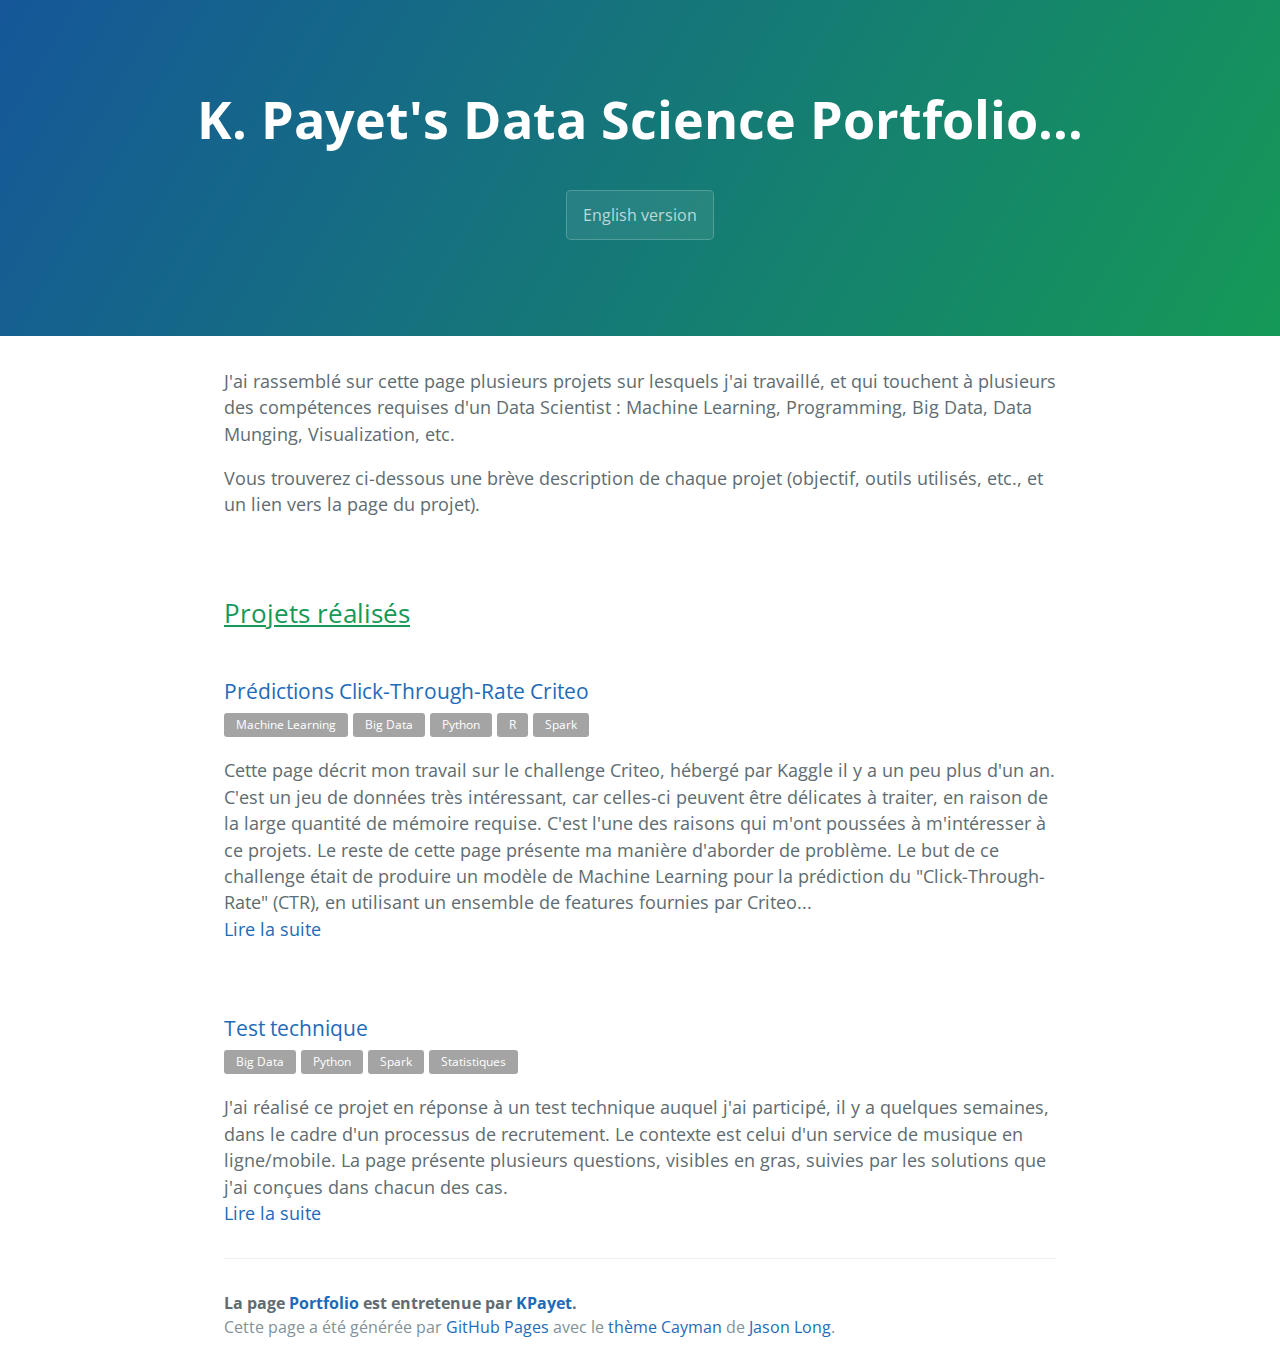
==== index_fr.html @ 8aef6faf "added technical test to portfolio" ====
<!DOCTYPE html>
<html lang="en-us">
  <head>
    <meta charset="UTF-8">
    <title>Portfolio by KPayet</title>
    <meta name="viewport" content="width=device-width, initial-scale=1">
    <link rel="stylesheet" type="text/css" href="stylesheets/normalize.css" media="screen">
    <link href='https://fonts.googleapis.com/css?family=Open+Sans:400,700' rel='stylesheet' type='text/css'>
    <link rel="stylesheet" type="text/css" href="stylesheets/stylesheet.css" media="screen">
    <link rel="stylesheet" type="text/css" href="stylesheets/github-light.css" media="screen">
    <link rel="stylesheet" type="text/css" href="stylesheets/portfolioStylePerso.css" media="all">
  </head>
  <body>
    <section class="page-header">
      <h1 class="project-name">K. Payet's Data Science Portfolio...</h1>
      <h2 class="project-tagline"></h2>
      <a href="http://kpayet.github.io/Portfolio/index.html" class="btn">English version</a>
    </section>

    <section class="main-content">
      <!--<h1><a id="portfolio" class="anchor" href="#portfolio" aria-hidden="true"><span class="octicon octicon-link"></span></a></h1>-->
      
      <p>J'ai rassemblé sur cette page plusieurs projets sur lesquels j'ai travaillé, et qui touchent à plusieurs des compétences requises d'un Data Scientist : Machine Learning, Programming, Big Data, Data Munging, Visualization, etc.</p>
      <p>Vous trouverez ci-dessous une brève description de chaque projet (objectif, outils utilisés, etc., et un lien vers la page du projet).</p> 
      <br/>
      
      <h2 style="text-decoration: underline">Projets réalisés</h2>
      <br/>
      
      <div>
      	<h3>
      		<a href="http://kpayet.github.io/CriteoKaggle/">Prédictions Click-Through-Rate Criteo</a>
      		<ul class="skillList">
				<li>Machine Learning</li>
				<li>Big Data</li>
				<li>Python</li>
				<li>R</li>
				<li>Spark</li>
			</ul>
      	</h3>

      	<p>Cette page décrit mon travail sur le challenge Criteo, hébergé par Kaggle il y a un peu plus d'un an. C'est un jeu de données très intéressant, car celles-ci peuvent être délicates à traiter, en raison de la large quantité de mémoire requise. C'est l'une des raisons qui m'ont poussées à m'intéresser à ce projets. Le reste de cette page présente ma manière d'aborder de problème.

Le but de ce challenge était de produire un modèle de Machine Learning pour la prédiction du "Click-Through-Rate" (CTR), en utilisant un ensemble de features fournies par Criteo...
<br/>
<a href="http://kpayet.github.io/CriteoKaggle">Lire la suite</a>
		</p>
      </div>
      
      <br/><br/>
      
      <div>
      	<h3>
      		<a href="http://kpayet.github.io/DeezerTestTechnique/index.html">Test technique</a>
      		<ul class="skillList">
				<li>Big Data</li>
				<li>Python</li>
				<li>Spark</li>
				<li>Statistiques</li>
			</ul>
      	</h3>

      	<p>J'ai réalisé ce projet en réponse à un test technique auquel j'ai participé, il y a quelques semaines, dans le cadre d'un processus de recrutement. Le contexte est celui d'un service de musique en ligne/mobile.
      		
      		La page présente plusieurs questions, visibles en gras, suivies par les solutions que j'ai conçues dans chacun des cas. 
      		<br/>
<a href="http://kpayet.github.io/DeezerTestTechnique/index.html">Lire la suite</a>
		</p>
      </div>

      <footer class="site-footer">
        <span class="site-footer-owner">La page <a href="https://github.com/KPayet/Portfolio">Portfolio</a> est entretenue par <a href="https://github.com/KPayet">KPayet</a>.</span>

        <span class="site-footer-credits">Cette page a été générée par <a href="https://pages.github.com">GitHub Pages</a> avec le <a href="https://github.com/jasonlong/cayman-theme">thème Cayman</a> de <a href="https://twitter.com/jasonlong">Jason Long</a>.</span>
      </footer>

    </section>

  
  </body>
</html>
---- stylesheets/stylesheet.css ----
* {
  box-sizing: border-box; }

body {
  padding: 0;
  margin: 0;
  font-family: "Open Sans", "Helvetica Neue", Helvetica, Arial, sans-serif;
  font-size: 16px;
  line-height: 1.5;
  color: #606c71; }

a {
  color: #1e6bb8;
  text-decoration: none; }
  a:hover {
    text-decoration: underline; }

.btn {
  display: inline-block;
  margin-bottom: 1rem;
  color: rgba(255, 255, 255, 0.7);
  background-color: rgba(255, 255, 255, 0.08);
  border-color: rgba(255, 255, 255, 0.2);
  border-style: solid;
  border-width: 1px;
  border-radius: 0.3rem;
  transition: color 0.2s, background-color 0.2s, border-color 0.2s; }
  .btn + .btn {
    margin-left: 1rem; }

.btn:hover {
  color: rgba(255, 255, 255, 0.8);
  text-decoration: none;
  background-color: rgba(255, 255, 255, 0.2);
  border-color: rgba(255, 255, 255, 0.3); }

@media screen and (min-width: 64em) {
  .btn {
    padding: 0.75rem 1rem; } }

@media screen and (min-width: 42em) and (max-width: 64em) {
  .btn {
    padding: 0.6rem 0.9rem;
    font-size: 0.9rem; } }

@media screen and (max-width: 42em) {
  .btn {
    display: block;
    width: 100%;
    padding: 0.75rem;
    font-size: 0.9rem; }
    .btn + .btn {
      margin-top: 1rem;
      margin-left: 0; } }

.page-header {
  color: #fff;
  text-align: center;
  background-color: #159957;
  background-image: linear-gradient(120deg, #155799, #159957); }

@media screen and (min-width: 64em) {
  .page-header {
    padding: 5rem 6rem; } }

@media screen and (min-width: 42em) and (max-width: 64em) {
  .page-header {
    padding: 3rem 4rem; } }

@media screen and (max-width: 42em) {
  .page-header {
    padding: 2rem 1rem; } }

.project-name {
  margin-top: 0;
  margin-bottom: 0.1rem; }

@media screen and (min-width: 64em) {
  .project-name {
    font-size: 3.25rem; } }

@media screen and (min-width: 42em) and (max-width: 64em) {
  .project-name {
    font-size: 2.25rem; } }

@media screen and (max-width: 42em) {
  .project-name {
    font-size: 1.75rem; } }

.project-tagline {
  margin-bottom: 2rem;
  font-weight: normal;
  opacity: 0.7; }

@media screen and (min-width: 64em) {
  .project-tagline {
    font-size: 1.25rem; } }

@media screen and (min-width: 42em) and (max-width: 64em) {
  .project-tagline {
    font-size: 1.15rem; } }

@media screen and (max-width: 42em) {
  .project-tagline {
    font-size: 1rem; } }

.main-content :first-child {
  margin-top: 0; }
.main-content img {
  max-width: 100%; }
.main-content h1, .main-content h2, .main-content h3, .main-content h4, .main-content h5, .main-content h6 {
  margin-top: 2rem;
  margin-bottom: 1rem;
  font-weight: normal;
  color: #159957; }
.main-content p {
  margin-bottom: 1em; }
.main-content code {
  padding: 2px 4px;
  font-family: Consolas, "Liberation Mono", Menlo, Courier, monospace;
  font-size: 0.9rem;
  color: #383e41;
  background-color: #f3f6fa;
  border-radius: 0.3rem; }
.main-content pre {
  padding: 0.8rem;
  margin-top: 0;
  margin-bottom: 1rem;
  font: 1rem Consolas, "Liberation Mono", Menlo, Courier, monospace;
  color: #567482;
  word-wrap: normal;
  background-color: #f3f6fa;
  border: solid 1px #dce6f0;
  border-radius: 0.3rem; }
  .main-content pre > code {
    padding: 0;
    margin: 0;
    font-size: 0.9rem;
    color: #567482;
    word-break: normal;
    white-space: pre;
    background: transparent;
    border: 0; }
.main-content .highlight {
  margin-bottom: 1rem; }
  .main-content .highlight pre {
    margin-bottom: 0;
    word-break: normal; }
.main-content .highlight pre, .main-content pre {
  padding: 0.8rem;
  overflow: auto;
  font-size: 0.9rem;
  line-height: 1.45;
  border-radius: 0.3rem; }
.main-content pre code, .main-content pre tt {
  display: inline;
  max-width: initial;
  padding: 0;
  margin: 0;
  overflow: initial;
  line-height: inherit;
  word-wrap: normal;
  background-color: transparent;
  border: 0; }
  .main-content pre code:before, .main-content pre code:after, .main-content pre tt:before, .main-content pre tt:after {
    content: normal; }
.main-content ul, .main-content ol {
  margin-top: 0; }
.main-content blockquote {
  padding: 0 1rem;
  margin-left: 0;
  color: #819198;
  border-left: 0.3rem solid #dce6f0; }
  .main-content blockquote > :first-child {
    margin-top: 0; }
  .main-content blockquote > :last-child {
    margin-bottom: 0; }
.main-content table {
  display: block;
  width: 100%;
  overflow: auto;
  word-break: normal;
  word-break: keep-all; }
  .main-content table th {
    font-weight: bold; }
  .main-content table th, .main-content table td {
    padding: 0.5rem 1rem;
    border: 1px solid #e9ebec; }
.main-content dl {
  padding: 0; }
  .main-content dl dt {
    padding: 0;
    margin-top: 1rem;
    font-size: 1rem;
    font-weight: bold; }
  .main-content dl dd {
    padding: 0;
    margin-bottom: 1rem; }
.main-content hr {
  height: 2px;
  padding: 0;
  margin: 1rem 0;
  background-color: #eff0f1;
  border: 0; }

@media screen and (min-width: 64em) {
  .main-content {
    max-width: 64rem;
    padding: 2rem 6rem;
    margin: 0 auto;
    font-size: 1.1rem; } }

@media screen and (min-width: 42em) and (max-width: 64em) {
  .main-content {
    padding: 2rem 4rem;
    font-size: 1.1rem; } }

@media screen and (max-width: 42em) {
  .main-content {
    padding: 2rem 1rem;
    font-size: 1rem; } }

.site-footer {
  padding-top: 2rem;
  margin-top: 2rem;
  border-top: solid 1px #eff0f1; }

.site-footer-owner {
  display: block;
  font-weight: bold; }

.site-footer-credits {
  color: #819198; }

@media screen and (min-width: 64em) {
  .site-footer {
    font-size: 1rem; } }

@media screen and (min-width: 42em) and (max-width: 64em) {
  .site-footer {
    font-size: 1rem; } }

@media screen and (max-width: 42em) {
  .site-footer {
    font-size: 0.9rem; } }
---- stylesheets/github-light.css ----
/*
   Copyright 2014 GitHub Inc.

   Licensed under the Apache License, Version 2.0 (the "License");
   you may not use this file except in compliance with the License.
   You may obtain a copy of the License at

       http://www.apache.org/licenses/LICENSE-2.0

   Unless required by applicable law or agreed to in writing, software
   distributed under the License is distributed on an "AS IS" BASIS,
   WITHOUT WARRANTIES OR CONDITIONS OF ANY KIND, either express or implied.
   See the License for the specific language governing permissions and
   limitations under the License.

*/

.pl-c /* comment */ {
  color: #969896;
}

.pl-c1      /* constant, markup.raw, meta.diff.header, meta.module-reference, meta.property-name, support, support.constant, support.variable, variable.other.constant */,
.pl-s .pl-v /* string variable */ {
  color: #0086b3;
}

.pl-e  /* entity */,
.pl-en /* entity.name */ {
  color: #795da3;
}

.pl-s .pl-s1 /* string source */,
.pl-smi      /* storage.modifier.import, storage.modifier.package, storage.type.java, variable.other, variable.parameter.function */ {
  color: #333;
}

.pl-ent /* entity.name.tag */ {
  color: #63a35c;
}

.pl-k /* keyword, storage, storage.type */ {
  color: #a71d5d;
}

.pl-pds              /* punctuation.definition.string, string.regexp.character-class */,
.pl-s                /* string */,
.pl-s .pl-pse .pl-s1 /* string punctuation.section.embedded source */,
.pl-sr               /* string.regexp */,
.pl-sr .pl-cce       /* string.regexp constant.character.escape */,
.pl-sr .pl-sra       /* string.regexp string.regexp.arbitrary-repitition */,
.pl-sr .pl-sre       /* string.regexp source.ruby.embedded */ {
  color: #183691;
}

.pl-v /* variable */ {
  color: #ed6a43;
}

.pl-id /* invalid.deprecated */ {
  color: #b52a1d;
}

.pl-ii /* invalid.illegal */ {
  background-color: #b52a1d;
  color: #f8f8f8;
}

.pl-sr .pl-cce /* string.regexp constant.character.escape */ {
  color: #63a35c;
  font-weight: bold;
}

.pl-ml /* markup.list */ {
  color: #693a17;
}

.pl-mh        /* markup.heading */,
.pl-mh .pl-en /* markup.heading entity.name */,
.pl-ms        /* meta.separator */ {
  color: #1d3e81;
  font-weight: bold;
}

.pl-mq /* markup.quote */ {
  color: #008080;
}

.pl-mi /* markup.italic */ {
  color: #333;
  font-style: italic;
}

.pl-mb /* markup.bold */ {
  color: #333;
  font-weight: bold;
}

.pl-md /* markup.deleted, meta.diff.header.from-file */ {
  background-color: #ffecec;
  color: #bd2c00;
}

.pl-mi1 /* markup.inserted, meta.diff.header.to-file */ {
  background-color: #eaffea;
  color: #55a532;
}

.pl-mdr /* meta.diff.range */ {
  color: #795da3;
  font-weight: bold;
}

.pl-mo /* meta.output */ {
  color: #1d3e81;
}
---- stylesheets/portfolioStylePerso.css ----
.skillList{
	padding:0!important;
	margin:0 0 20px 0 !important;
	}

.skillList li{
	font-size:12px !important;
	background: #A4A4A4;
	display:inline-block;
	color:#fff!important;
	text-decoration:none;
	position:relative;
	padding:12px !important;
	border:none;
	-webkit-border-radius:3px;
	-moz-border-radius:3px;
	border-radius:3px;
	line-height:0;
	}
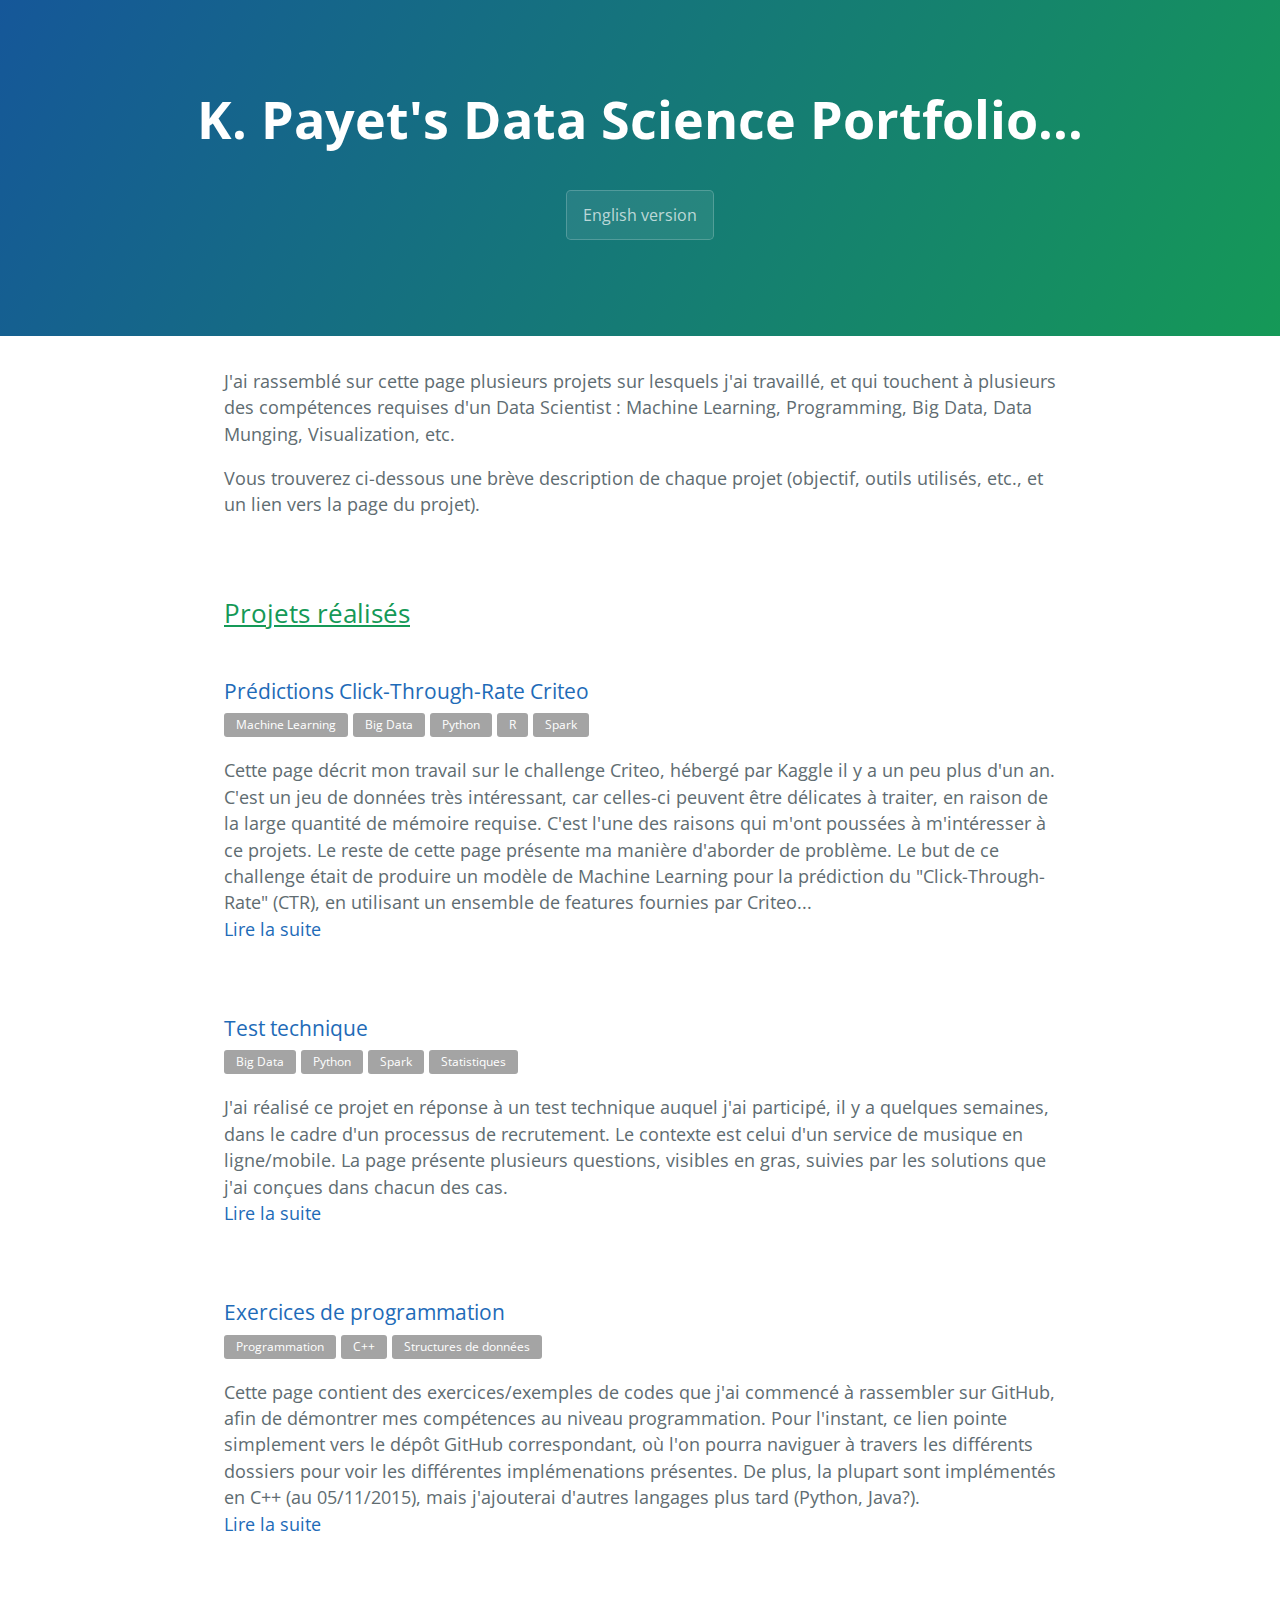
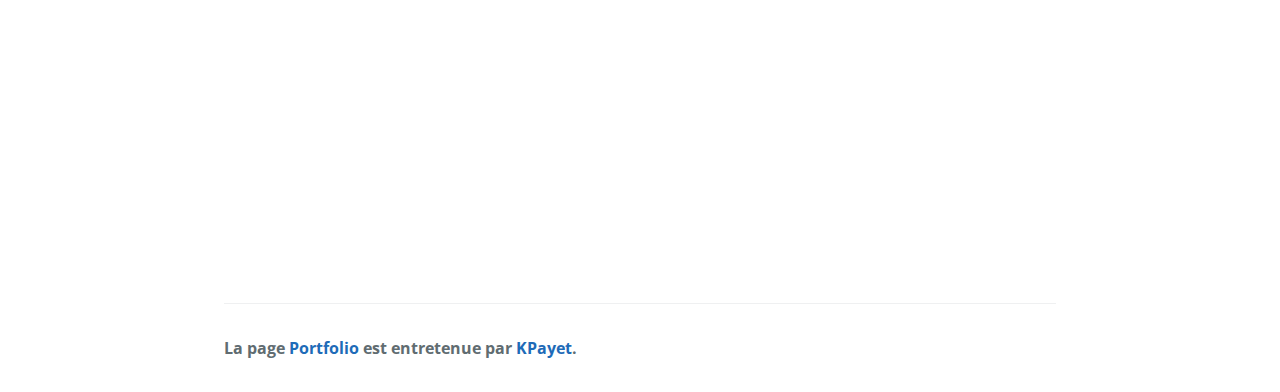
==== commit f0caab1b: "added link to coding drills repository" ====
--- a/index_fr.html
+++ b/index_fr.html
@@ -67,11 +67,32 @@
 <a href="http://kpayet.github.io/DeezerTestTechnique/index.html">Lire la suite</a>
 		</p>
       </div>
+	  
+      <br/><br/>
+      
+      <div>
+      	<h3>
+      		<a href="https://github.com/KPayet/CodingDrills">Exercices de programmation</a>
+      		<ul class="skillList">
+				<li>Programmation</li>
+				<li>C++</li>
+				<li>Structures de données</li>
+			</ul>
+      	</h3>
 
+      	<p>Cette page contient des exercices/exemples de codes que j'ai commencé à rassembler sur GitHub, afin de démontrer mes compétences au niveau programmation.
+      		
+      		Pour l'instant, ce lien pointe simplement vers le dépôt GitHub correspondant, où l'on pourra naviguer à travers les différents dossiers pour voir les différentes implémenations présentes. De plus, la plupart sont implémentés en C++ (au 05/11/2015), mais j'ajouterai d'autres langages plus tard (Python, Java?).
+<br/>
+<a href="https://github.com/KPayet/CodingDrills">Lire la suite</a>
+		</p>
+      </div>
+      
+      <br/><br/><br/><br/><br/><br/><br/><br/><br/><br/><br/><br/>
       <footer class="site-footer">
         <span class="site-footer-owner">La page <a href="https://github.com/KPayet/Portfolio">Portfolio</a> est entretenue par <a href="https://github.com/KPayet">KPayet</a>.</span>
 
-        <span class="site-footer-credits">Cette page a été générée par <a href="https://pages.github.com">GitHub Pages</a> avec le <a href="https://github.com/jasonlong/cayman-theme">thème Cayman</a> de <a href="https://twitter.com/jasonlong">Jason Long</a>.</span>
+        <!--<span class="site-footer-credits">Cette page a été générée par <a href="https://pages.github.com">GitHub Pages</a> avec le <a href="https://github.com/jasonlong/cayman-theme">thème Cayman</a> de <a href="https://twitter.com/jasonlong">Jason Long</a>.</span>-->
       </footer>
 
     </section>
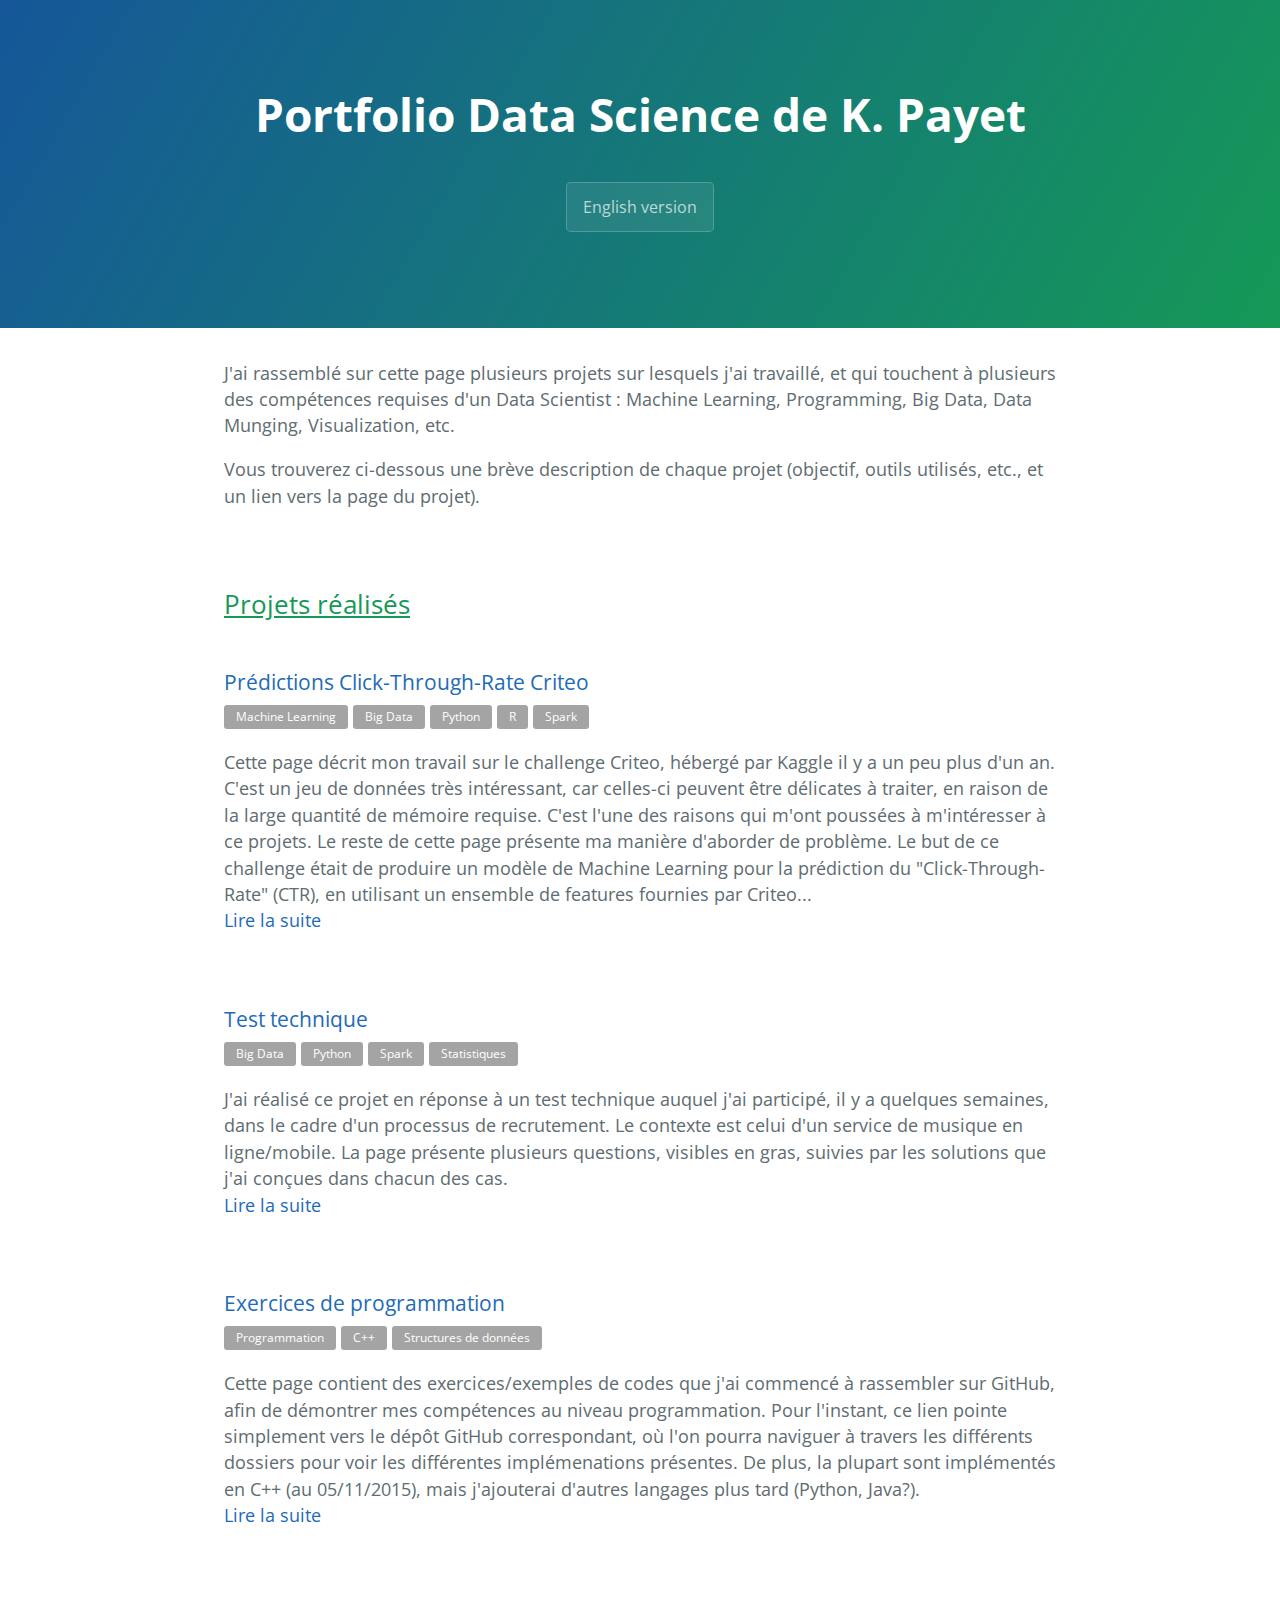
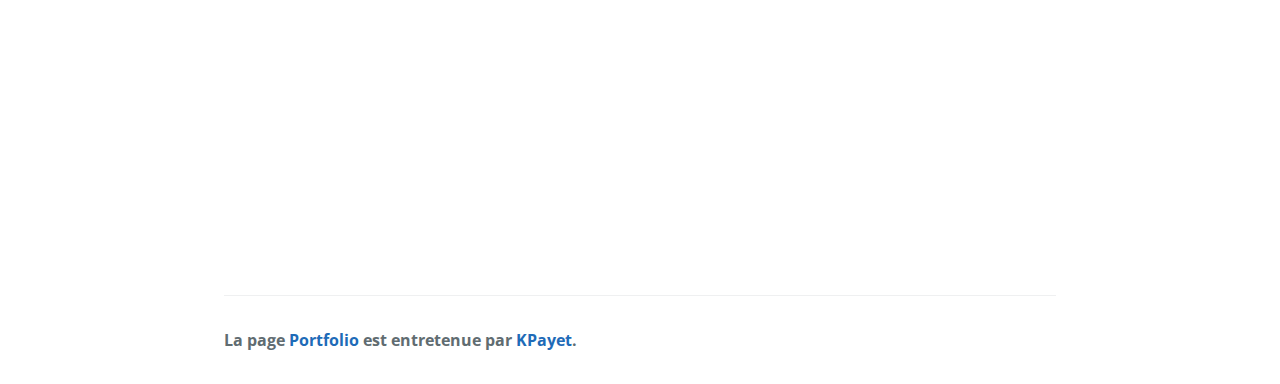
==== commit 639830b9: "changed project name to French" ====
--- a/index_fr.html
+++ b/index_fr.html
@@ -12,7 +12,7 @@
   </head>
   <body>
     <section class="page-header">
-      <h1 class="project-name">K. Payet's Data Science Portfolio...</h1>
+      <h1 class="project-name">Portfolio Data Science de K. Payet</h1>
       <h2 class="project-tagline"></h2>
       <a href="http://kpayet.github.io/Portfolio/index.html" class="btn">English version</a>
     </section>
--- a/stylesheets/stylesheet.css
+++ b/stylesheets/stylesheet.css
@@ -77,7 +77,7 @@
 
 @media screen and (min-width: 64em) {
   .project-name {
-    font-size: 3.25rem; } }
+    font-size: 2.9rem; } }
 
 @media screen and (min-width: 42em) and (max-width: 64em) {
   .project-name {
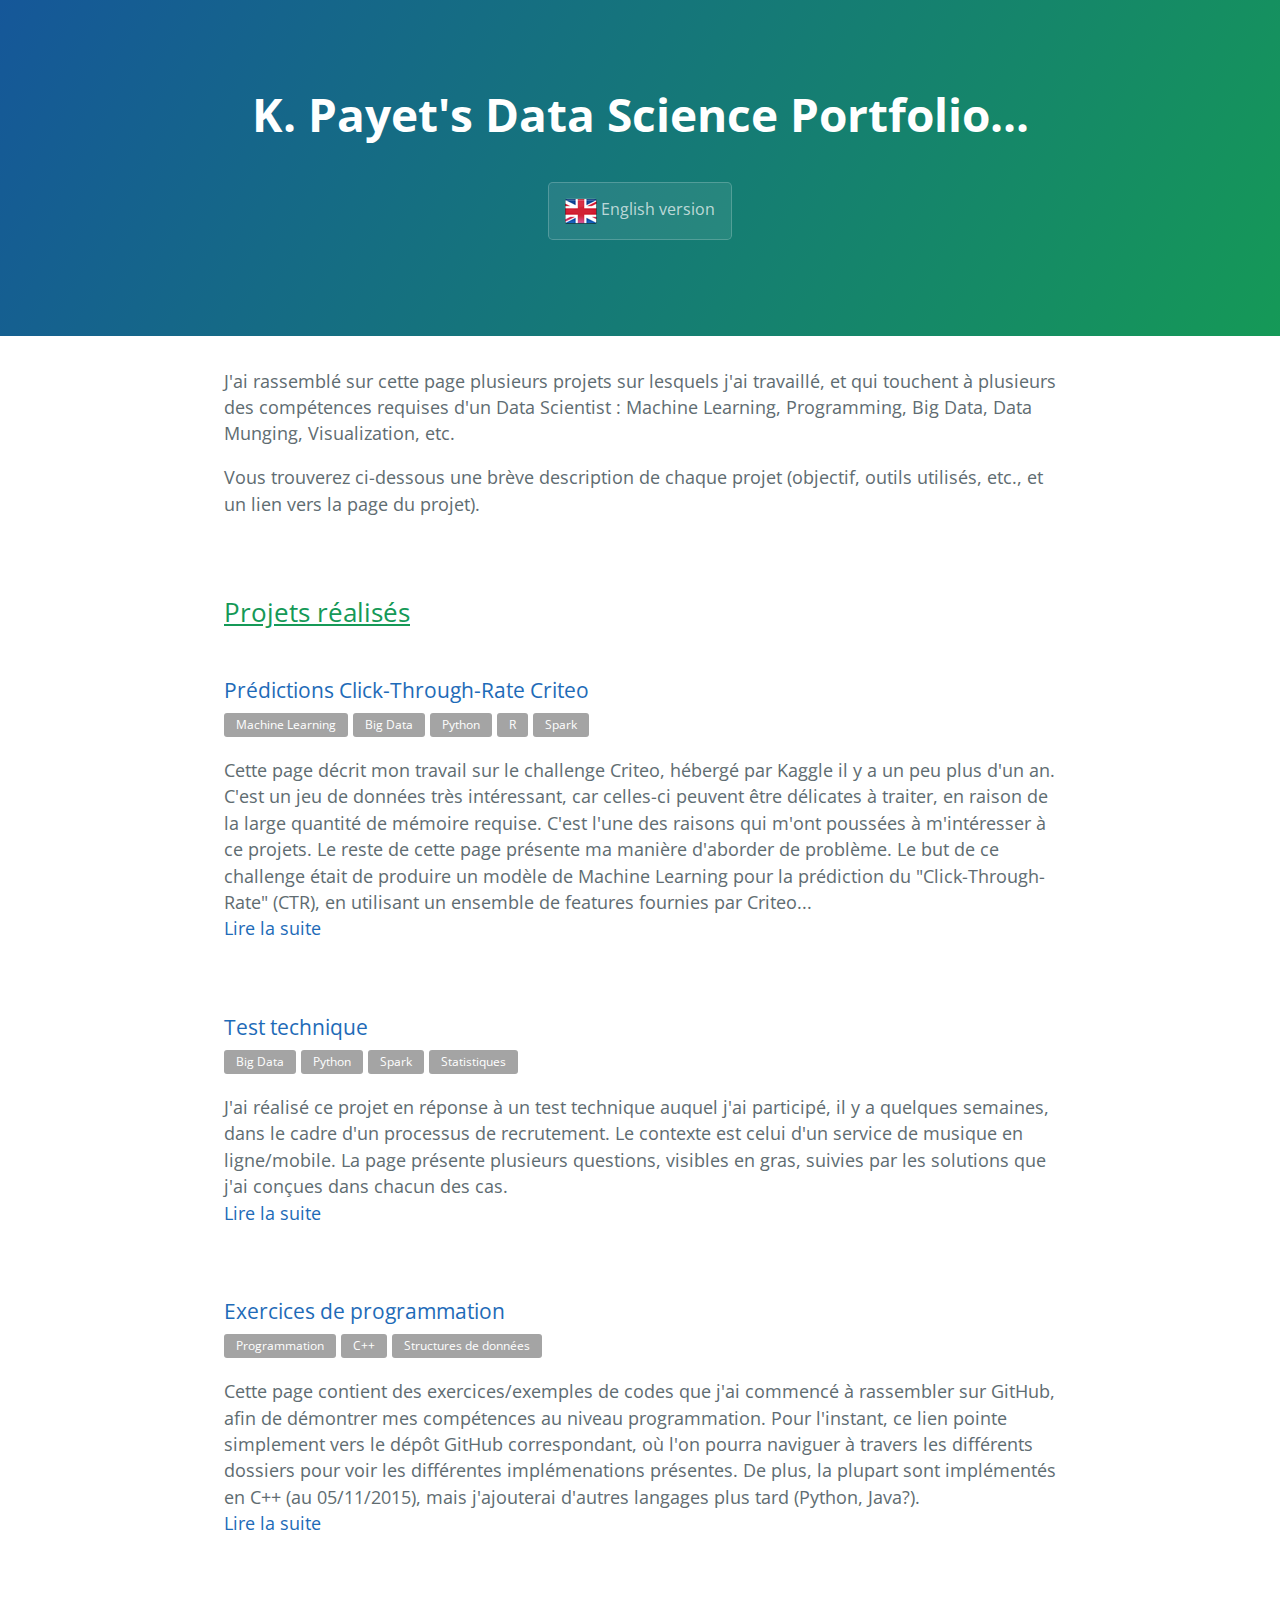
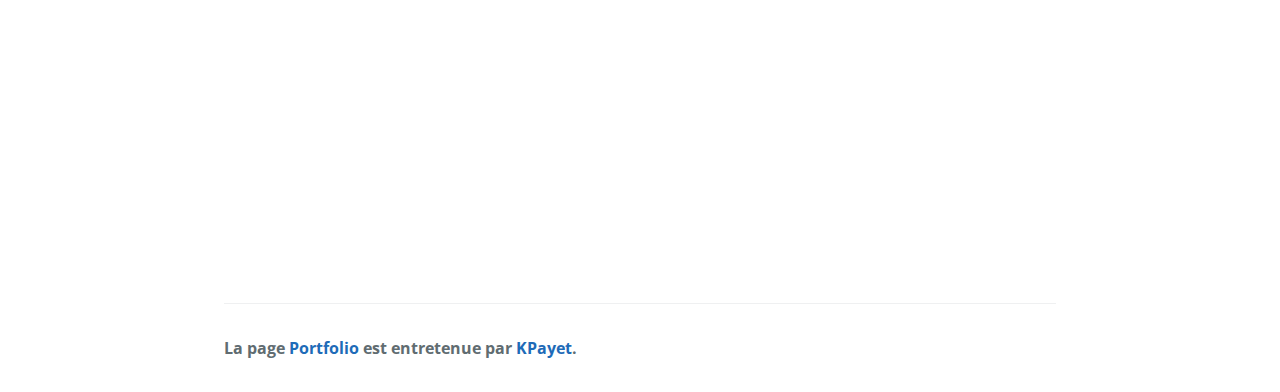
==== commit 4aed07b7: "added icons for different languages links + img folder. Can't really align text and icon..." ====
--- a/index_fr.html
+++ b/index_fr.html
@@ -12,9 +12,9 @@
   </head>
   <body>
     <section class="page-header">
-      <h1 class="project-name">Portfolio Data Science de K. Payet</h1>
+      <h1 class="project-name">K. Payet's Data Science Portfolio...</h1>
       <h2 class="project-tagline"></h2>
-      <a href="http://kpayet.github.io/Portfolio/index.html" class="btn">English version</a>
+      <a href="http://kpayet.github.io/Portfolio/index.html" class="btn"><span style="vertical-align: middle;"><img style="display: inline-block; vertical-align: middle;" src="img/en_flag_32x32.png"/>  English version</span></a>
     </section>
 
     <section class="main-content">
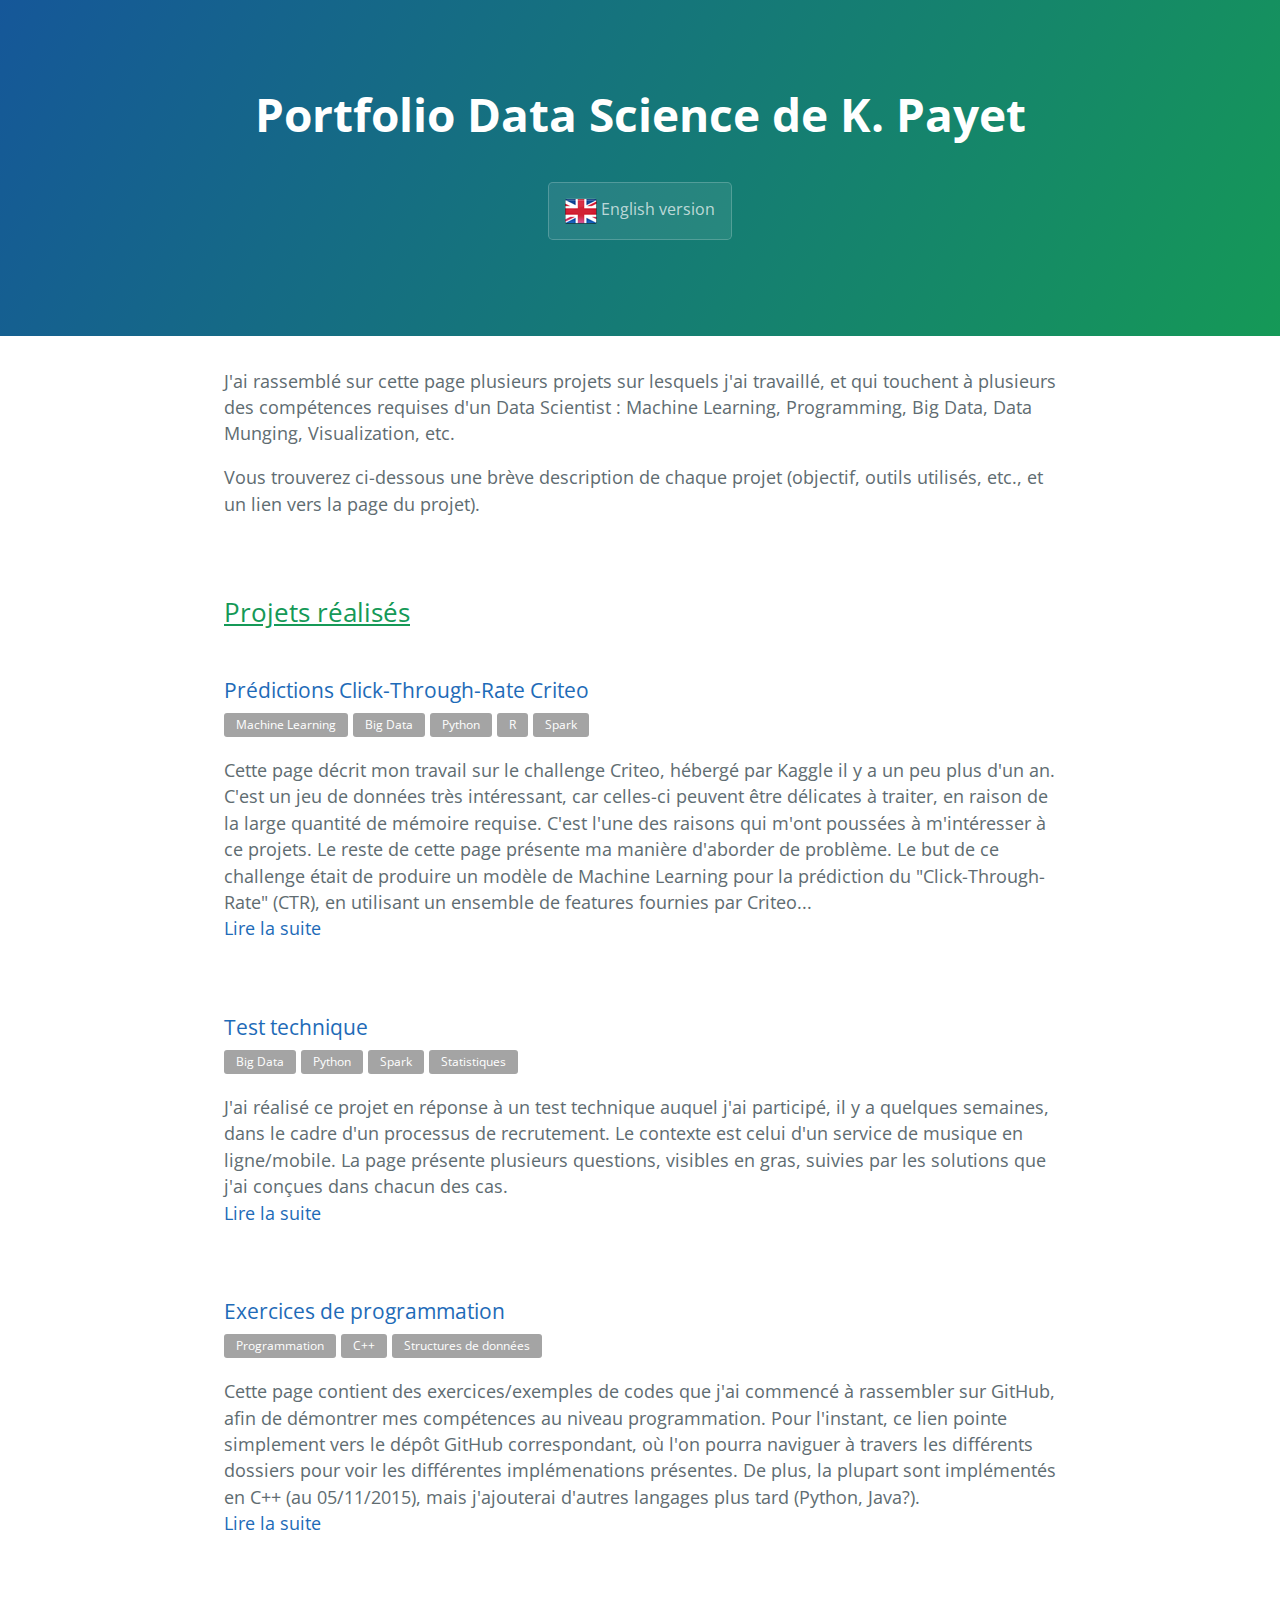
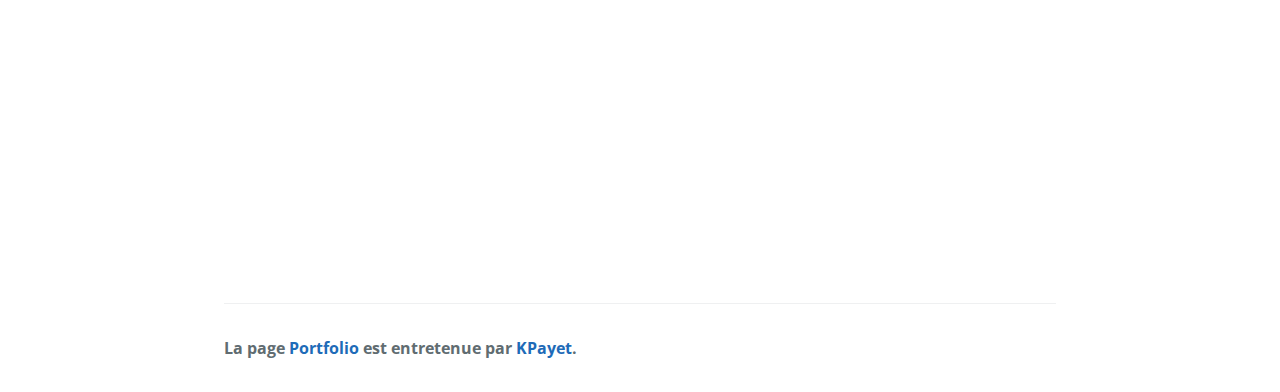
==== commit dd69267c: "Merge branch 'gh-pages' of https://github.com/KPayet/Portfolio into gh-pages" ====
--- a/index_fr.html
+++ b/index_fr.html
@@ -12,7 +12,7 @@
   </head>
   <body>
     <section class="page-header">
-      <h1 class="project-name">K. Payet's Data Science Portfolio...</h1>
+      <h1 class="project-name">Portfolio Data Science de K. Payet</h1>
       <h2 class="project-tagline"></h2>
       <a href="http://kpayet.github.io/Portfolio/index.html" class="btn"><span style="vertical-align: middle;"><img style="display: inline-block; vertical-align: middle;" src="img/en_flag_32x32.png"/>  English version</span></a>
     </section>
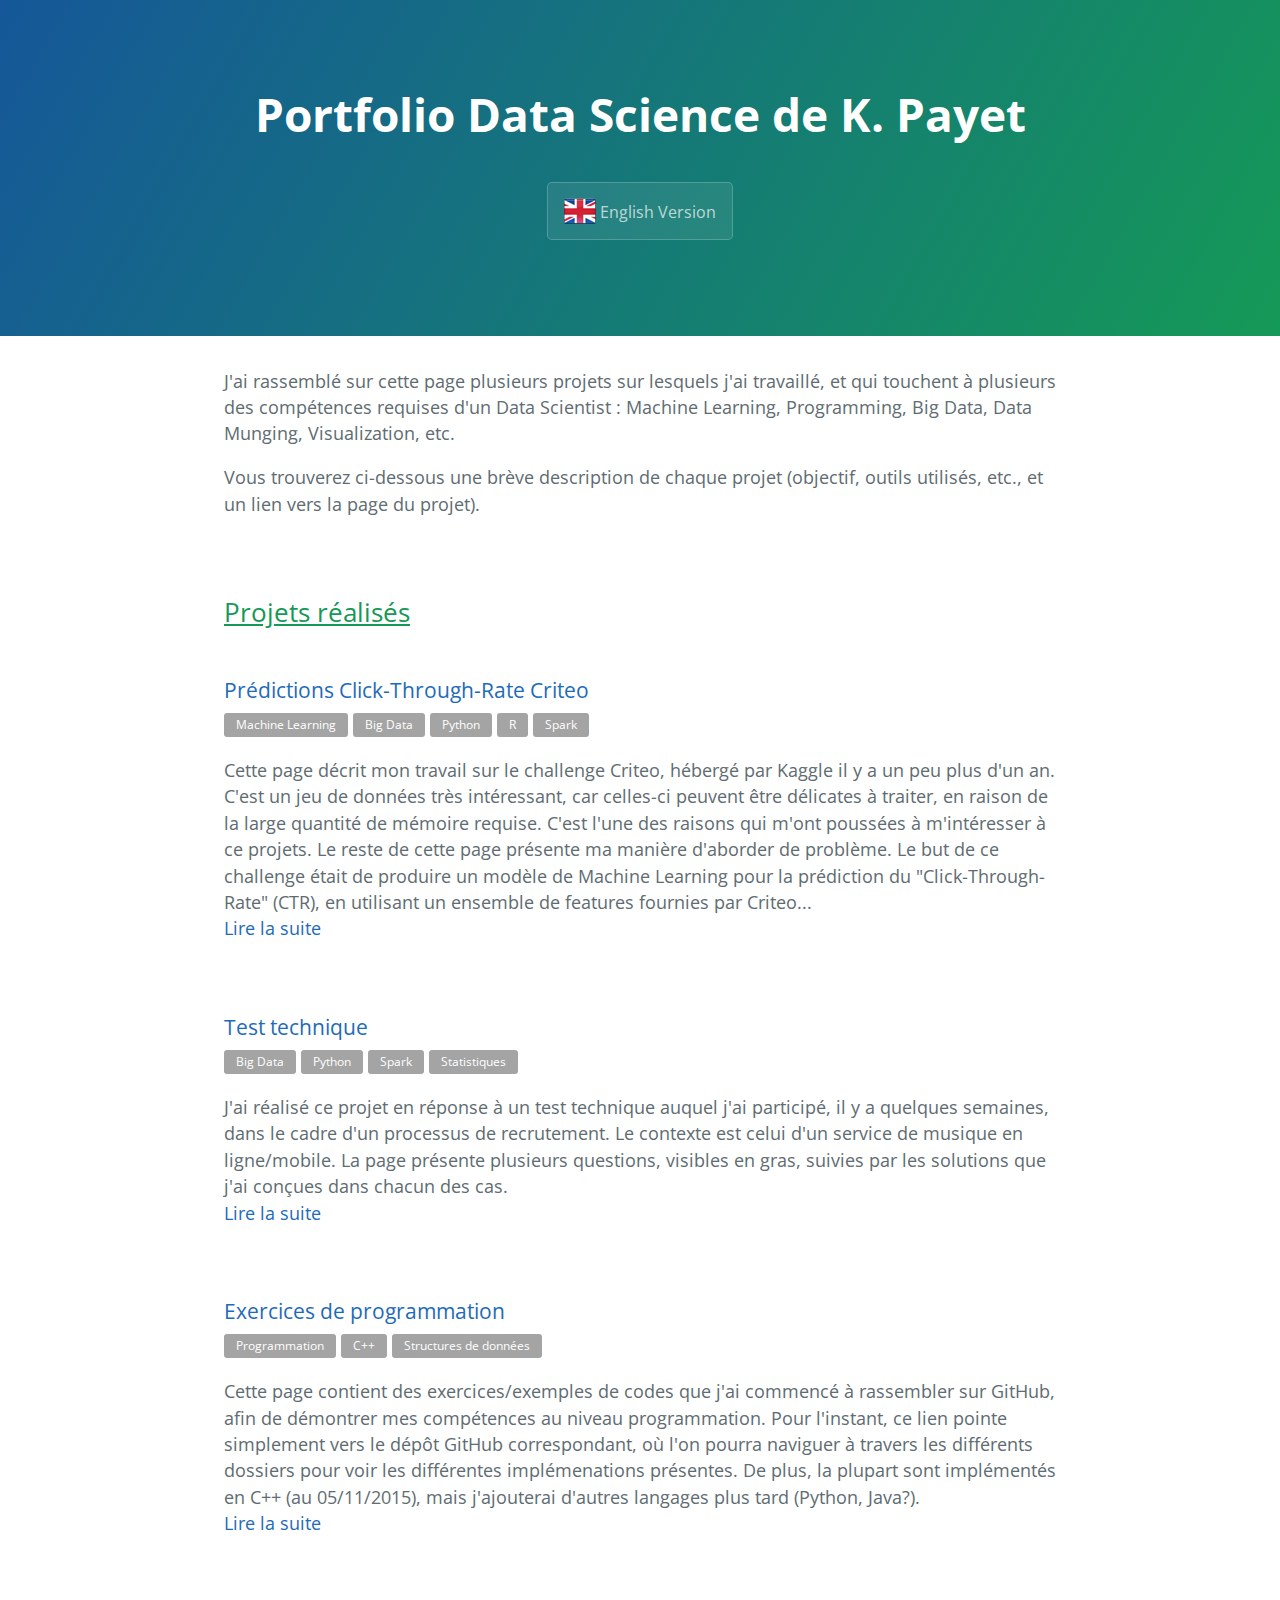
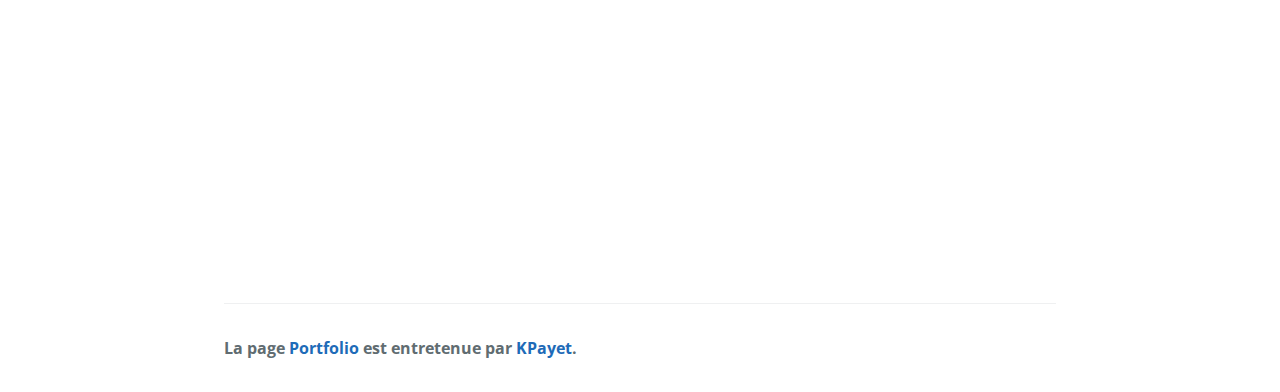
==== commit 038a1c0c: "cosmetics" ====
--- a/index_fr.html
+++ b/index_fr.html
@@ -14,7 +14,9 @@
     <section class="page-header">
       <h1 class="project-name">Portfolio Data Science de K. Payet</h1>
       <h2 class="project-tagline"></h2>
-      <a href="http://kpayet.github.io/Portfolio/index.html" class="btn"><span style="vertical-align: middle;"><img style="display: inline-block; vertical-align: middle;" src="img/en_flag_32x32.png"/>  English version</span></a>
+      <a href="http://kpayet.github.io/Portfolio/index.html" class="btn">
+      	<div><img style="vertical-align: -39%" src="img/en_flag_32x32.png"/>  English Version</div>
+      </a>
     </section>
 
     <section class="main-content">
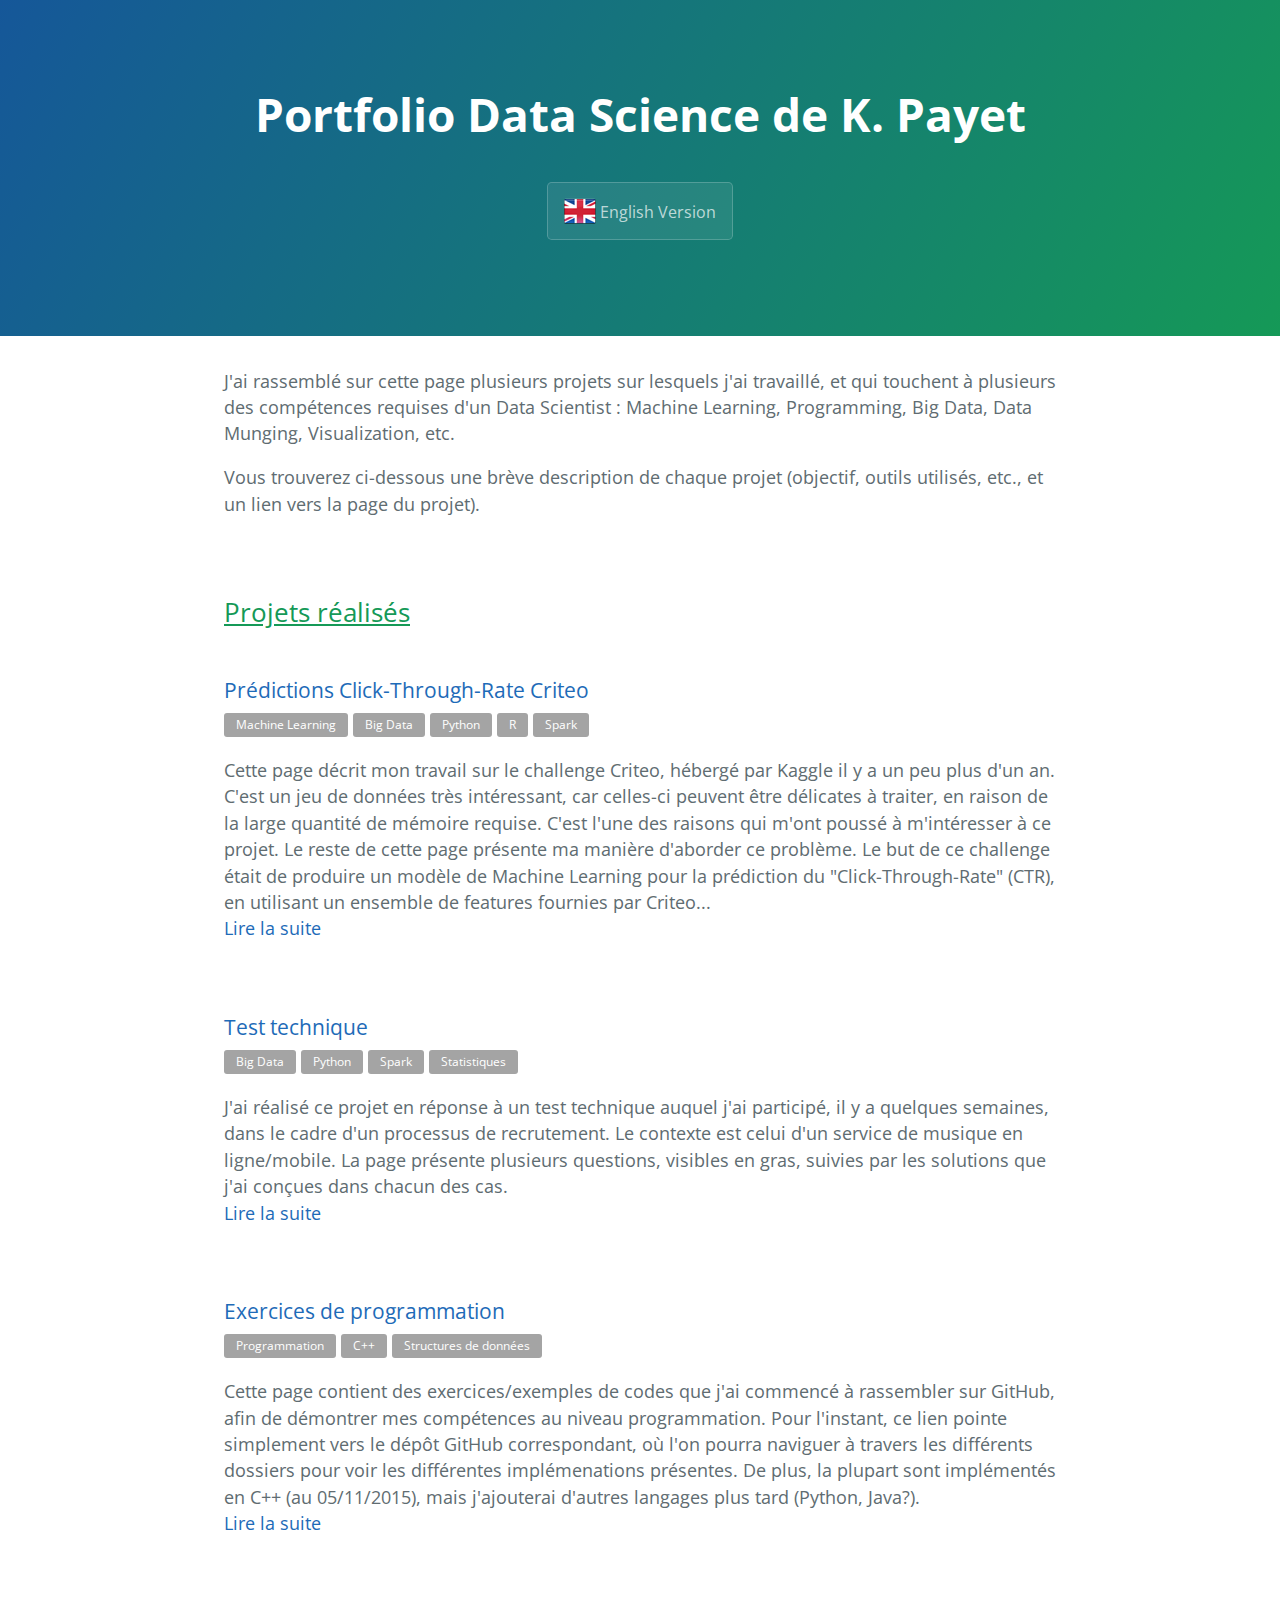
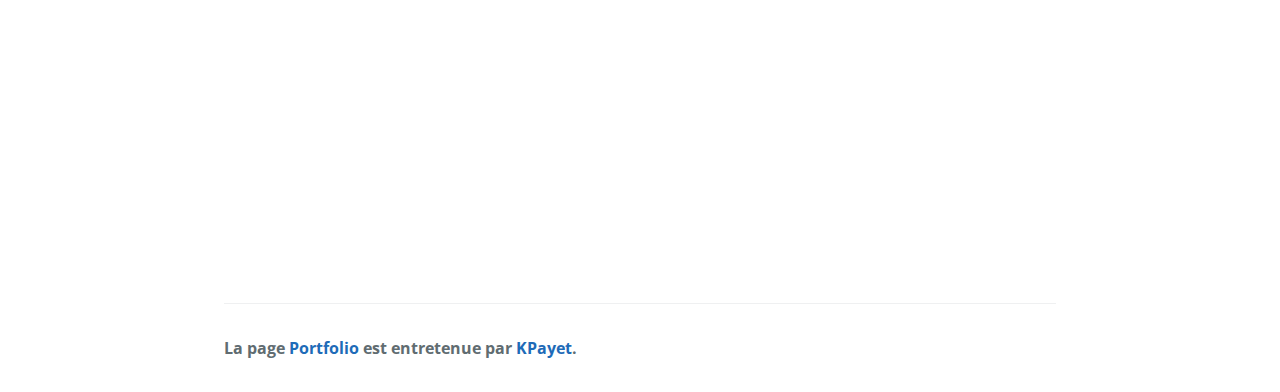
==== commit 838beb37: "correction of a few typos" ====
--- a/index_fr.html
+++ b/index_fr.html
@@ -41,7 +41,7 @@
 			</ul>
       	</h3>
 
-      	<p>Cette page décrit mon travail sur le challenge Criteo, hébergé par Kaggle il y a un peu plus d'un an. C'est un jeu de données très intéressant, car celles-ci peuvent être délicates à traiter, en raison de la large quantité de mémoire requise. C'est l'une des raisons qui m'ont poussées à m'intéresser à ce projets. Le reste de cette page présente ma manière d'aborder de problème.
+      	<p>Cette page décrit mon travail sur le challenge Criteo, hébergé par Kaggle il y a un peu plus d'un an. C'est un jeu de données très intéressant, car celles-ci peuvent être délicates à traiter, en raison de la large quantité de mémoire requise. C'est l'une des raisons qui m'ont poussé à m'intéresser à ce projet. Le reste de cette page présente ma manière d'aborder ce problème.
 
 Le but de ce challenge était de produire un modèle de Machine Learning pour la prédiction du "Click-Through-Rate" (CTR), en utilisant un ensemble de features fournies par Criteo...
 <br/>
